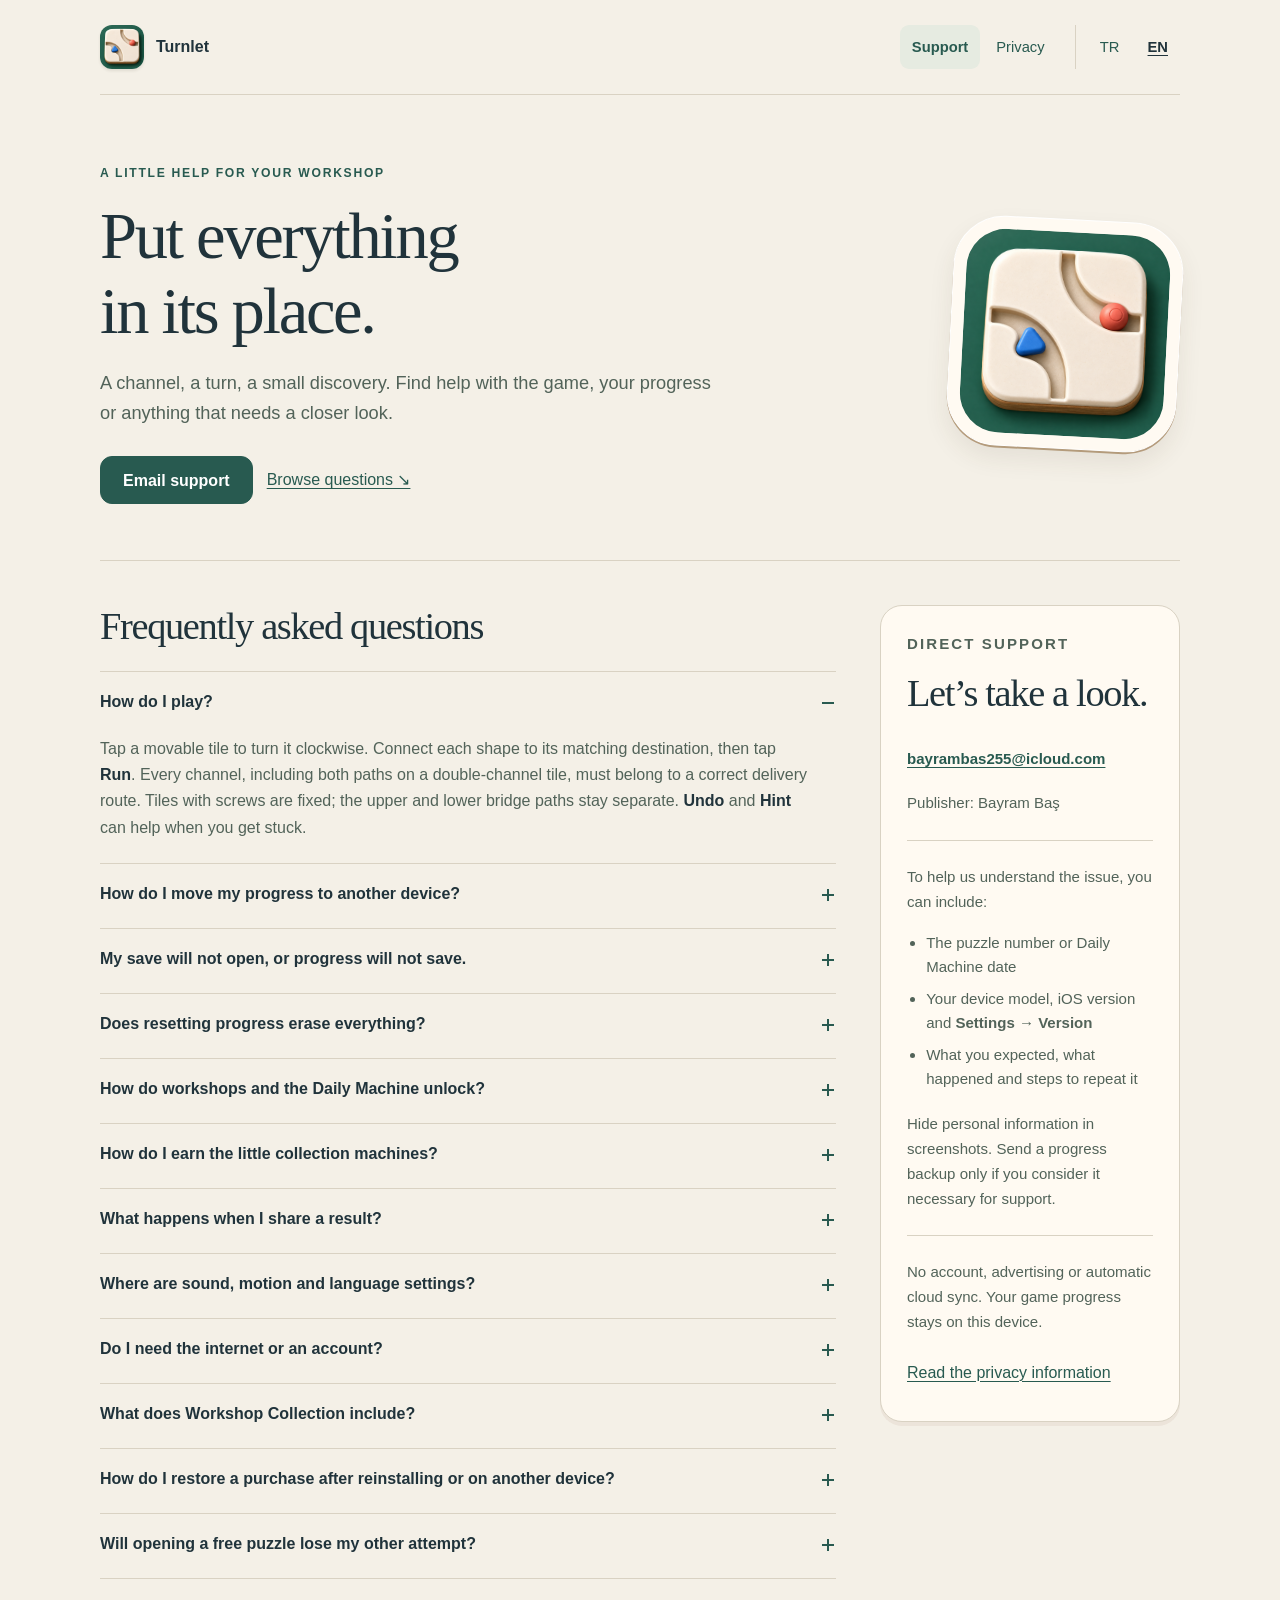
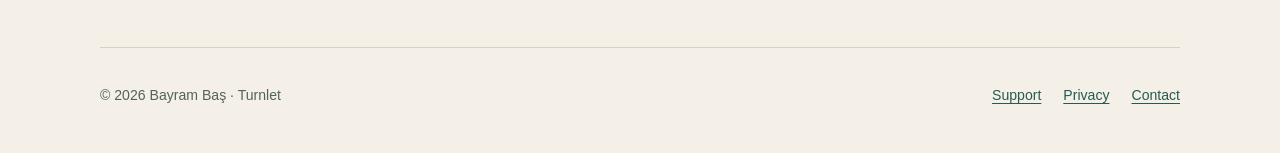
==== en/index.html @ 26f99006 "Publish Turnlet support and privacy pages" ====
<!doctype html>
<html lang="en">
<head>
  <meta charset="utf-8">
  <meta name="viewport" content="width=device-width, initial-scale=1">
  <meta name="description" content="Help with Turnlet, progress, backups and settings. Contact publisher Bayram Baş for support.">
  <meta name="theme-color" content="#f4f0e7">
  <meta name="referrer" content="no-referrer">
  <meta http-equiv="Content-Security-Policy" content="default-src 'none'; img-src 'self'; style-src 'self'; base-uri 'none'; form-action 'none'">
  <meta property="og:type" content="website">
  <meta property="og:title" content="Turnlet — Support">
  <meta property="og:description" content="Help with Turnlet, progress, backups and settings. Contact publisher Bayram Baş for support.">
  <meta property="og:locale" content="en_US">
  <title>Turnlet — Support</title>
  <link rel="icon" type="image/png" href="../assets/app-icon.png">
  <link rel="stylesheet" href="../styles.css">
  <link rel="alternate" hreflang="tr" href="../index.html">
  <link rel="alternate" hreflang="en" href="index.html">
</head>
<body>
  <a class="skip" href="#content">Skip to content</a>
  <header class="site-header wrap">
    <a class="brand" href="index.html"><img src="../assets/app-icon.png" width="44" height="44" alt=""><span>Turnlet</span></a>
    <div class="header-links"><nav class="page-nav" aria-label="Pages"><a href="index.html" aria-current="page">Support</a><a href="privacy.html">Privacy</a></nav><nav class="language-nav" aria-label="Language"><a href="../index.html" lang="tr" hreflang="tr" aria-label="Türkçe">TR</a><a href="index.html" lang="en" hreflang="en" aria-label="English" aria-current="true">EN</a></nav></div>
  </header>
  <main id="content" class="wrap">
    <section class="intro" aria-labelledby="page-title">
      <div><p class="eyebrow">A little help for your workshop</p><h1 id="page-title">Put everything<br>in its place.</h1><p class="lead">A channel, a turn, a small discovery. Find help with the game, your progress or anything that needs a closer look.</p><div class="actions"><a class="button" href="mailto:bayrambas255@icloud.com?subject=Turnlet%20%E2%80%94%20Support">Email support</a><a class="text-action" href="#questions">Browse questions <span aria-hidden="true">&nbsp;↘</span></a></div></div>
      <div class="intro-art" aria-hidden="true"><img src="../assets/app-icon.png" width="1024" height="1024" alt=""></div>
    </section>
    <div class="support-grid">
      <section id="questions" aria-labelledby="faq-title"><h2 id="faq-title">Frequently asked questions</h2><div class="faq-list">
        <details open><summary>How do I play?</summary><div class="answer"><p>Tap a movable tile to turn it clockwise. Connect each shape to its matching destination, then tap <strong>Run</strong>. Every channel, including both paths on a double-channel tile, must belong to a correct delivery route. Tiles with screws are fixed; the upper and lower bridge paths stay separate. <strong>Undo</strong> and <strong>Hint</strong> can help when you get stuck.</p></div></details>
        <details><summary>How do I move my progress to another device?</summary><div class="answer"><p>Save a JSON file using <strong>Settings → Progress & backup → Export backup</strong>. On your new device, choose <strong>Import backup</strong>, open the file and confirm. Importing replaces active progress with the selected backup; the previous save is preserved in a local recovery file. The game does not sync automatically between devices. Backups include saved attempts from other campaign puzzles but do not transfer purchase ownership. On the new device, also use <strong>Restore purchases</strong> with the Apple Account used to buy the collection.</p></div></details>
        <details><summary>My save will not open, or progress will not save.</summary><div class="answer"><p>Before deleting the app, use <strong>Export backup</strong> to keep a copy if possible. If a save error appears, choose <strong>Retry save</strong>. When a valid backup is available, Settings offers <strong>Restore previous valid save</strong>; this replaces newer progress with that earlier save. If the problem continues, email us with the message shown.</p></div></details>
        <details><summary>Does resetting progress erase everything?</summary><div class="answer"><p><strong>Settings → Reset progress</strong> starts puzzles and the collection over while keeping your preferences. The previous save remains in a local recovery file. Saved campaign attempts are reset too; your Apple purchase is not removed. This does not erase all data. See the <a href="privacy.html#deletion">privacy page</a> for details.</p></div></details>
        <details><summary>How do workshops and the Daily Machine unlock?</summary><div class="answer"><p>The first workshop’s 20 puzzles are free. Later workshops require completing 16 of the preceding workshop’s 20 puzzles and owning <strong>Workshop Collection</strong>. Purchasing does not complete puzzles. <strong>Daily Machine</strong> opens after puzzle 10: today’s machine is free, and all 60 distinct Daily Library puzzles are included in Workshop Collection. Puzzles repeat on a 60-day cycle using your device’s local date. A daily puzzle started for free today can still be finished after midnight on this device. There is no penalty for missing a day.</p></div></details>
        <details><summary>How do I earn the little collection machines?</summary><div class="answer"><p>Complete 10 and 20 different puzzles in each workshop to earn its two miniature machines. Replaying the same puzzle does not increase this count. These machines are keepsakes and do not give an advantage in puzzles.</p></div></details>
        <details><summary>What happens when I share a result?</summary><div class="answer"><p><strong>Share result</strong> on the Daily Machine result screen sends a short text containing the date and hint-use status to the iOS share menu. You choose the app or recipient. Nothing is posted automatically, and this is not an online leaderboard.</p></div></details>
        <details><summary>Where are sound, motion and language settings?</summary><div class="answer"><p><strong>Settings</strong> contains <strong>Sound effects</strong>, <strong>Music</strong> and <strong>Haptics</strong>. The game respects silent mode. Under <strong>Appearance & language</strong>, you can choose <strong>Reduce motion</strong>, <strong>Appearance</strong> and <strong>Language</strong>. Choose Türkçe, English or your system preference.</p></div></details>
        <details><summary>Do I need the internet or an account?</summary><div class="answer"><p>No game account is needed. Free puzzles and purchased content whose access has already been verified can be played offline. Buying Workshop Collection or restoring purchases requires a connection to Apple’s services. There are no ads, subscriptions or analytics SDK. Opening this website, sending email or exporting to an online service you choose may also require a connection.</p></div></details>
        <details><summary>What does Workshop Collection include?</summary><div class="answer"><p><strong>Workshop Collection</strong> is an optional one-time purchase that adds 100 puzzles across the remaining five workshops and all 60 distinct Daily Library puzzles. Apple’s localized price appears on the purchase screen. It is not a subscription. Hints, undo, accessibility and backups stay free; collection machines are earned through play.</p></div></details>
        <details><summary>How do I restore a purchase after reinstalling or on another device?</summary><div class="answer"><p>Use the Apple Account that made the purchase, then choose <strong>Settings → Workshop Collection → Restore purchases</strong>. Check your internet connection. This restores purchase access; import your JSON backup separately to move puzzle progress. A purchase awaiting approval does not unlock content until Apple approves it. If an error continues, send us the message shown, without card details or account passwords.</p><p>Apple evaluates refund requests. See <a href="https://support.apple.com/en-us/118223">Apple’s refund information</a>. A refunded purchase may remove access to paid content; puzzle saves are kept separately.</p></div></details>
        <details><summary>Will opening a free puzzle lose my other attempt?</summary><div class="answer"><p>When you switch campaign puzzles, the previous attempt is saved with its puzzle. It survives reopening the app and exporting/importing a backup. Select that puzzle again to continue; a paid puzzle still requires verified purchase access. If a save error appears, retry the save first.</p></div></details>
      </div></section>
      <aside class="contact-card" aria-labelledby="contact-title">
        <p class="eyebrow">Direct support</p><h2 id="contact-title">Let’s take a look.</h2>
        <a class="email" href="mailto:bayrambas255@icloud.com?subject=Turnlet%20%E2%80%94%20Support">bayrambas255@icloud.com</a><p>Publisher: Bayram Baş</p>
        <hr class="card-divider"><p>To help us understand the issue, you can include:</p><ul><li>The puzzle number or Daily Machine date</li><li>Your device model, iOS version and <strong>Settings → Version</strong></li><li>What you expected, what happened and steps to repeat it</li></ul><p>Hide personal information in screenshots. Send a progress backup only if you consider it necessary for support.</p>
        <hr class="card-divider"><p>No account, advertising or automatic cloud sync. Your game progress stays on this device.</p><a class="text-action" href="privacy.html">Read the privacy information</a>
      </aside>
    </div>
  </main>
  <footer class="site-footer wrap"><p>© 2026 Bayram Baş · Turnlet</p><nav aria-label="Footer"><a href="index.html">Support</a><a href="privacy.html">Privacy</a><a href="mailto:bayrambas255@icloud.com?subject=Turnlet%20%E2%80%94%20Support">Contact</a></nav></footer>
</body>
</html>
---- styles.css ----
:root {
  color-scheme: light;
  --paper: #f4f0e7;
  --ceramic: #fffaf2;
  --ink: #20333b;
  --muted: #526359;
  --forest: #285a50;
  --soft: #e6ebe1;
  --line: #d9d2c3;
  --wood: #bda383;
}
* { box-sizing: border-box; }
html { scroll-padding-top: 1.5rem; }
body { margin: 0; background: var(--paper); color: var(--ink); font: 1rem/1.65 -apple-system, BlinkMacSystemFont, "Segoe UI", sans-serif; overflow-wrap: anywhere; }
img { display: block; max-width: 100%; height: auto; }
a { color: var(--forest); text-underline-offset: .2em; text-decoration-thickness: .08em; overflow-wrap: anywhere; }
a:hover { text-decoration-thickness: .15em; }
a:focus-visible, summary:focus-visible { outline: 3px solid var(--forest); outline-offset: 5px; border-radius: 4px; }
p { margin: 0 0 1rem; }
p:last-child { margin-bottom: 0; }
h1, h2, h3 { font-family: Georgia, "Times New Roman", serif; font-weight: 400; letter-spacing: -.035em; line-height: 1.12; text-wrap: balance; }
h1 { font-size: clamp(2.5rem, 5.2vw, 4.4rem); margin: .55rem 0 1.25rem; }
h2 { font-size: clamp(1.8rem, 3vw, 2.4rem); margin: 0 0 1.4rem; }
h3 { font-size: 1.45rem; margin: 0 0 .8rem; }
.wrap { width: min(1080px, calc(100% - 64px)); margin-inline: auto; }
.skip { position: absolute; z-index: 10; top: .5rem; left: 1rem; padding: .65rem 1rem; background: var(--ceramic); transform: translateY(-180%); }
.skip:focus { transform: translateY(0); }
.site-header { display: flex; align-items: center; justify-content: space-between; gap: 1rem; padding-block: 25px; border-bottom: 1px solid var(--line); }
.brand { display: flex; align-items: center; gap: 12px; min-height: 44px; font-weight: 700; text-decoration: none; color: var(--ink); }
.brand img { width: 44px; height: 44px; border-radius: 12px; box-shadow: 0 2px 3px #38291519; }
.header-links, .page-nav, .language-nav { display: flex; align-items: center; flex-wrap: wrap; gap: 4px; }
.header-links { gap: 18px; }
.page-nav a, .language-nav a { display: inline-flex; min-height: 44px; min-width: 44px; align-items: center; justify-content: center; padding: 8px 12px; border-radius: 9px; text-decoration: none; font-size: .92rem; }
.page-nav a[aria-current="page"] { background: var(--soft); font-weight: 650; }
.language-nav { border-left: 1px solid var(--line); padding-left: 12px; }
.language-nav a[aria-current="true"] { color: var(--ink); font-weight: 750; text-decoration: underline; }
.intro { display: grid; grid-template-columns: minmax(0, 1fr) 230px; align-items: center; gap: 50px; padding: 68px 0 56px; }
.eyebrow { color: var(--forest); font-size: .76rem; letter-spacing: .14em; text-transform: uppercase; font-weight: 750; }
.lead { max-width: 620px; color: var(--muted); font-size: 1.14rem; line-height: 1.65; }
.intro-art { transform: rotate(3deg); padding: 12px; background: var(--ceramic); border: 1px solid #fff; border-radius: 51px; box-shadow: 0 12px 25px #4b361e16, 0 2px 0 var(--wood); }
.intro-art img { border-radius: 40px; }
.actions { display: flex; flex-wrap: wrap; align-items: center; gap: 14px; margin-top: 1.75rem; }
.button { display: inline-flex; justify-content: center; align-items: center; min-height: 48px; padding: 11px 22px; background: var(--forest); color: white; border: 1px solid var(--forest); border-radius: 12px; text-decoration: none; font-weight: 650; line-height: 1.45; }
.button:hover { background: #1d453d; }
.text-action { min-height: 44px; display: inline-flex; align-items: center; padding: 8px 0; }
.support-grid { display: grid; grid-template-columns: minmax(0, 1fr) 300px; gap: 44px; padding: 44px 0 68px; border-top: 1px solid var(--line); align-items: start; }
.faq-list { border-top: 1px solid var(--line); }
details { border-bottom: 1px solid var(--line); }
summary { cursor: pointer; position: relative; display: block; list-style: none; min-height: 64px; padding: 18px 34px 18px 0; font-weight: 650; line-height: 1.5; }
summary::-webkit-details-marker { display: none; }
summary::after { content: ""; position: absolute; right: 2px; top: 25px; width: 12px; height: 12px; background: linear-gradient(var(--forest), var(--forest)) center / 12px 2px no-repeat, linear-gradient(var(--forest), var(--forest)) center / 2px 12px no-repeat; }
details[open] summary::after { background: linear-gradient(var(--forest), var(--forest)) center / 12px 2px no-repeat; }
.answer { padding: 0 25px 22px 0; color: var(--muted); }
.answer strong { color: var(--ink); font-weight: 650; }
.contact-card { padding: 26px; background: var(--ceramic); border: 1px solid var(--line); border-radius: 22px; box-shadow: 0 4px 0 #d6c8b94d; }
.contact-card .eyebrow { margin-bottom: 15px; }
.contact-card p { color: var(--muted); font-size: .94rem; }
.email { display: inline-flex; min-height: 44px; align-items: center; font-size: .94rem; font-weight: 650; margin-bottom: .6rem; word-break: break-word; }
.contact-card ul { color: var(--muted); font-size: .94rem; margin: .5rem 0 1.25rem; padding-left: 1.2rem; }
.contact-card li { margin-bottom: .4rem; }
.card-divider { border: 0; border-top: 1px solid var(--line); margin: 24px 0; }
.privacy-intro { padding: 64px 0 36px; max-width: 770px; }
.privacy-intro h1 { font-size: clamp(2.5rem, 5vw, 4rem); }
.updated { font-size: .88rem; color: var(--muted); }
.privacy-layout { display: grid; grid-template-columns: 230px minmax(0, 1fr); gap: 56px; padding: 16px 0 72px; align-items: start; }
.contents { position: sticky; top: 24px; }
.contents p { margin-bottom: .8rem; }
.contents a { display: flex; align-items: center; min-height: 44px; padding: 8px 0; text-decoration: none; font-size: .94rem; }
.contents a:hover { text-decoration: underline; }
.policy { background: var(--ceramic); border: 1px solid var(--line); border-radius: 24px; padding: 36px; }
.policy section + section { padding-top: 27px; margin-top: 27px; border-top: 1px solid var(--line); }
.policy h2 { font-size: 1.65rem; margin-bottom: 1rem; }
.policy p { color: var(--muted); }
.policy strong { color: var(--ink); font-weight: 650; }
.notice { border-left: 3px solid var(--forest); padding-left: 16px; }
.site-footer { border-top: 1px solid var(--line); padding: 25px 0 36px; display: flex; justify-content: space-between; align-items: center; gap: 16px; color: var(--muted); font-size: .88rem; }
.site-footer p { margin: 0; }
.site-footer nav { display: flex; flex-wrap: wrap; gap: 8px 22px; }
.site-footer a { display: inline-flex; align-items: center; min-height: 44px; }
@media (max-width: 820px) {
  .wrap { width: calc(100% - 40px); }
  .intro { grid-template-columns: minmax(0, 1fr) 168px; gap: 28px; padding: 48px 0 44px; }
  .intro-art { border-radius: 38px; padding: 9px; }
  .intro-art img { border-radius: 30px; }
  .support-grid { grid-template-columns: minmax(0, 1fr); gap: 36px; }
  .contact-card { max-width: 580px; }
  .privacy-layout { grid-template-columns: minmax(0, 1fr); gap: 28px; }
  .contents { position: static; border-bottom: 1px solid var(--line); padding-bottom: 22px; }
  .contents nav { display: grid; grid-template-columns: 1fr 1fr; gap: 0 20px; }
  .policy { padding: 28px; }
}
@media (max-width: 560px) {
  .site-header { align-items: flex-start; flex-direction: column; gap: 12px; padding-block: 18px; }
  .header-links { width: 100%; justify-content: space-between; gap: 8px; }
  .page-nav a, .language-nav a { padding-inline: 10px; }
  .language-nav { padding-left: 8px; }
  .intro { position: relative; grid-template-columns: minmax(0, 1fr); gap: 0; padding-top: 34px; }
  .intro-art { width: 94px; position: absolute; right: 3px; top: 27px; border-radius: 24px; padding: 5px; }
  .intro-art img { border-radius: 19px; }
  .intro .eyebrow { margin-bottom: 2rem; max-width: calc(100% - 108px); min-height: 68px; display: flex; align-items: center; }
  .intro h1 { font-size: 2.6rem; }
  .lead { font-size: 1.06rem; }
  .support-grid { padding-top: 32px; padding-bottom: 44px; }
  .contact-card { padding: 24px; }
  .privacy-intro { padding-top: 35px; }
  .policy { padding: 24px 20px; }
  .contents nav { grid-template-columns: 1fr; }
  .site-footer { align-items: flex-start; flex-direction: column; gap: 6px; }
}
@media print {
  body { background: white; }
  .skip, .intro-art, .header-links, .actions, .contents { display: none; }
  .wrap { width: 100%; }
  .intro, .support-grid, .privacy-layout { display: block; padding: 24px 0; }
  .policy, .contact-card { box-shadow: none; border: 0; padding: 0; }
  .contact-card { margin-top: 32px; }
  details { break-inside: avoid; }
  details:not([open]) > .answer { display: block; }
  a { color: inherit; }
}
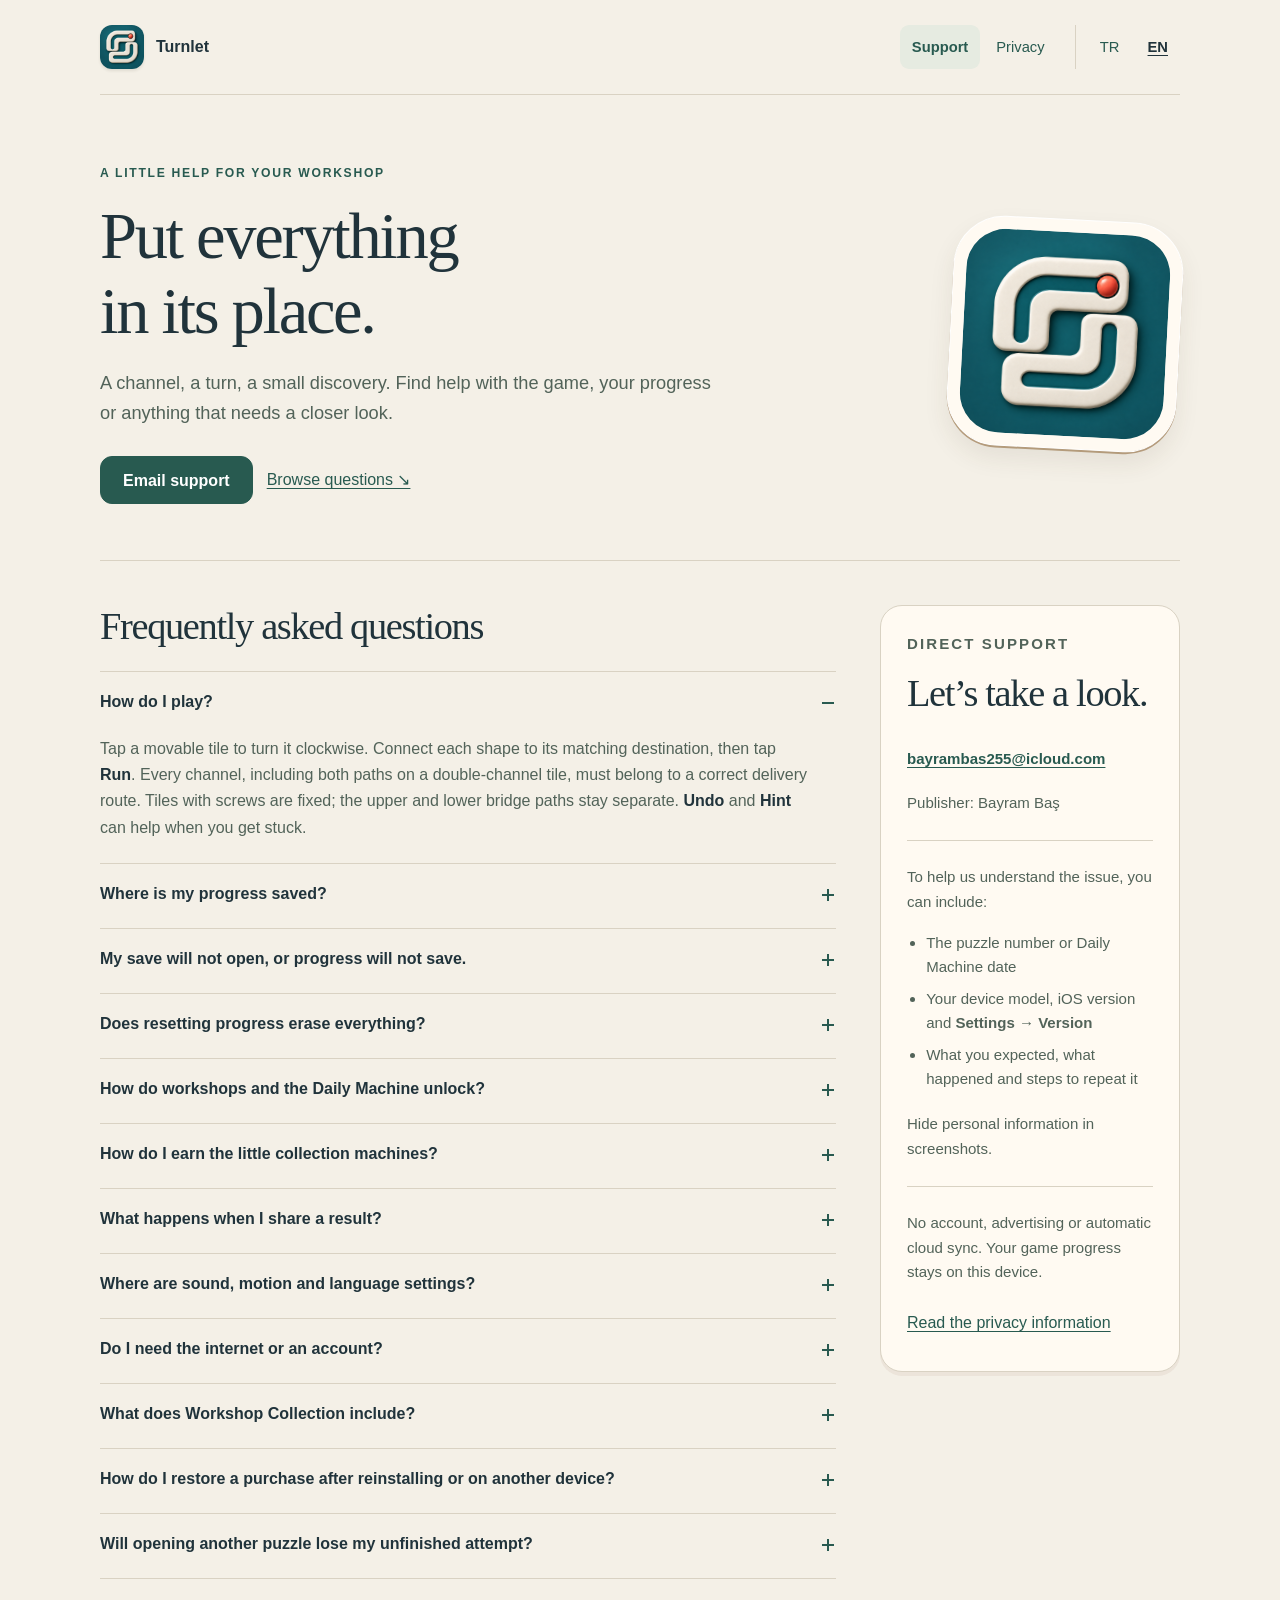
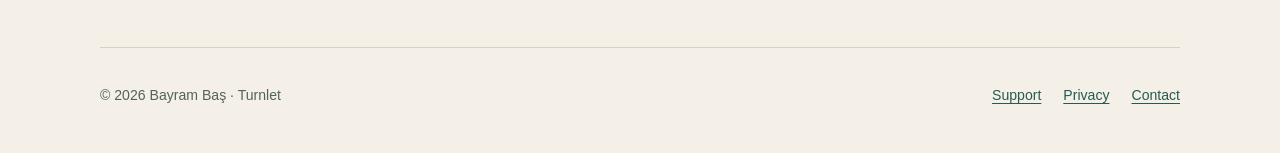
==== commit 3635ab01: "Update privacy and support for current Turnlet release" ====
--- a/en/index.html
+++ b/en/index.html
@@ -3,13 +3,13 @@
 <head>
   <meta charset="utf-8">
   <meta name="viewport" content="width=device-width, initial-scale=1">
-  <meta name="description" content="Help with Turnlet, progress, backups and settings. Contact publisher Bayram Baş for support.">
+  <meta name="description" content="Help with Turnlet, automatic saves and settings. Contact publisher Bayram Baş for support.">
   <meta name="theme-color" content="#f4f0e7">
   <meta name="referrer" content="no-referrer">
   <meta http-equiv="Content-Security-Policy" content="default-src 'none'; img-src 'self'; style-src 'self'; base-uri 'none'; form-action 'none'">
   <meta property="og:type" content="website">
   <meta property="og:title" content="Turnlet — Support">
-  <meta property="og:description" content="Help with Turnlet, progress, backups and settings. Contact publisher Bayram Baş for support.">
+  <meta property="og:description" content="Help with Turnlet, automatic saves and settings. Contact publisher Bayram Baş for support.">
   <meta property="og:locale" content="en_US">
   <title>Turnlet — Support</title>
   <link rel="icon" type="image/png" href="../assets/app-icon.png">
@@ -31,22 +31,22 @@
     <div class="support-grid">
       <section id="questions" aria-labelledby="faq-title"><h2 id="faq-title">Frequently asked questions</h2><div class="faq-list">
         <details open><summary>How do I play?</summary><div class="answer"><p>Tap a movable tile to turn it clockwise. Connect each shape to its matching destination, then tap <strong>Run</strong>. Every channel, including both paths on a double-channel tile, must belong to a correct delivery route. Tiles with screws are fixed; the upper and lower bridge paths stay separate. <strong>Undo</strong> and <strong>Hint</strong> can help when you get stuck.</p></div></details>
-        <details><summary>How do I move my progress to another device?</summary><div class="answer"><p>Save a JSON file using <strong>Settings → Progress & backup → Export backup</strong>. On your new device, choose <strong>Import backup</strong>, open the file and confirm. Importing replaces active progress with the selected backup; the previous save is preserved in a local recovery file. The game does not sync automatically between devices. Backups include saved attempts from other campaign puzzles but do not transfer purchase ownership. On the new device, also use <strong>Restore purchases</strong> with the Apple Account used to buy the collection.</p></div></details>
-        <details><summary>My save will not open, or progress will not save.</summary><div class="answer"><p>Before deleting the app, use <strong>Export backup</strong> to keep a copy if possible. If a save error appears, choose <strong>Retry save</strong>. When a valid backup is available, Settings offers <strong>Restore previous valid save</strong>; this replaces newer progress with that earlier save. If the problem continues, email us with the message shown.</p></div></details>
-        <details><summary>Does resetting progress erase everything?</summary><div class="answer"><p><strong>Settings → Reset progress</strong> starts puzzles and the collection over while keeping your preferences. The previous save remains in a local recovery file. Saved campaign attempts are reset too; your Apple purchase is not removed. This does not erase all data. See the <a href="privacy.html#deletion">privacy page</a> for details.</p></div></details>
-        <details><summary>How do workshops and the Daily Machine unlock?</summary><div class="answer"><p>The first workshop’s 20 puzzles are free. Later workshops require completing 16 of the preceding workshop’s 20 puzzles and owning <strong>Workshop Collection</strong>. Purchasing does not complete puzzles. <strong>Daily Machine</strong> opens after puzzle 10: today’s machine is free, and all 60 distinct Daily Library puzzles are included in Workshop Collection. Puzzles repeat on a 60-day cycle using your device’s local date. A daily puzzle started for free today can still be finished after midnight on this device. There is no penalty for missing a day.</p></div></details>
+        <details><summary>Where is my progress saved?</summary><div class="answer"><p>Progress and preferences save automatically on the device you play on. The game has no cross-device sync or file transfer option for progress. Operating-system device backups depend on your own settings. On another device, use <strong>Restore purchases</strong> with the Apple Account used to buy the collection; this restores content access, but does not transfer puzzle progress.</p></div></details>
+        <details><summary>My save will not open, or progress will not save.</summary><div class="answer"><p>If a save error appears, choose <strong>Retry save</strong> and keep the app open until saving succeeds. If a save cannot be read or is only partially recovered, a recovery option is offered when a valid previous save is available. Restoring replaces current progress with that earlier save. Keep the app and its data until the problem is resolved. If it continues, email us with the message shown.</p></div></details>
+        <details><summary>Does resetting progress erase everything?</summary><div class="answer"><p><strong>Settings → Reset progress</strong> starts campaign and daily progress, saved attempts and earned collection machines over. Sound, music, haptics, reduced-motion and language preferences are kept; appearance returns to System. The previous save remains in a local recovery file, and your Apple purchase is not removed. This does not erase all data. See the <a href="privacy.html#deletion">privacy page</a> for details.</p></div></details>
+        <details><summary>How do workshops and the Daily Machine unlock?</summary><div class="answer"><p>The first workshop’s 20 puzzles are free. Later workshops require completing 16 of the preceding workshop’s 20 puzzles and owning <strong>Workshop Collection</strong>. Purchasing does not skip this progress requirement or complete puzzles.</p><p><strong>Daily Machine</strong> opens after completing puzzle 10. Today’s machine is free; the 60 distinct machines appear one a day using your device’s local date. A full cycle lets you see them all for free. Workshop Collection gives access to all 60 Daily Library machines without waiting for their day and lets you replay previous days. There is no penalty for missing a day.</p><p>If you do not own Workshop Collection and have finished all 20 free puzzles, Home’s main button takes you to today’s free machine if you have not completed it yet.</p></div></details>
         <details><summary>How do I earn the little collection machines?</summary><div class="answer"><p>Complete 10 and 20 different puzzles in each workshop to earn its two miniature machines. Replaying the same puzzle does not increase this count. These machines are keepsakes and do not give an advantage in puzzles.</p></div></details>
         <details><summary>What happens when I share a result?</summary><div class="answer"><p><strong>Share result</strong> on the Daily Machine result screen sends a short text containing the date and hint-use status to the iOS share menu. You choose the app or recipient. Nothing is posted automatically, and this is not an online leaderboard.</p></div></details>
-        <details><summary>Where are sound, motion and language settings?</summary><div class="answer"><p><strong>Settings</strong> contains <strong>Sound effects</strong>, <strong>Music</strong> and <strong>Haptics</strong>. The game respects silent mode. Under <strong>Appearance & language</strong>, you can choose <strong>Reduce motion</strong>, <strong>Appearance</strong> and <strong>Language</strong>. Choose Türkçe, English or your system preference.</p></div></details>
-        <details><summary>Do I need the internet or an account?</summary><div class="answer"><p>No game account is needed. Free puzzles and purchased content whose access has already been verified can be played offline. Buying Workshop Collection or restoring purchases requires a connection to Apple’s services. There are no ads, subscriptions or analytics SDK. Opening this website, sending email or exporting to an online service you choose may also require a connection.</p></div></details>
-        <details><summary>What does Workshop Collection include?</summary><div class="answer"><p><strong>Workshop Collection</strong> is an optional one-time purchase that adds 100 puzzles across the remaining five workshops and all 60 distinct Daily Library puzzles. Apple’s localized price appears on the purchase screen. It is not a subscription. Hints, undo, accessibility and backups stay free; collection machines are earned through play.</p></div></details>
-        <details><summary>How do I restore a purchase after reinstalling or on another device?</summary><div class="answer"><p>Use the Apple Account that made the purchase, then choose <strong>Settings → Workshop Collection → Restore purchases</strong>. Check your internet connection. This restores purchase access; import your JSON backup separately to move puzzle progress. A purchase awaiting approval does not unlock content until Apple approves it. If an error continues, send us the message shown, without card details or account passwords.</p><p>Apple evaluates refund requests. See <a href="https://support.apple.com/en-us/118223">Apple’s refund information</a>. A refunded purchase may remove access to paid content; puzzle saves are kept separately.</p></div></details>
-        <details><summary>Will opening a free puzzle lose my other attempt?</summary><div class="answer"><p>When you switch campaign puzzles, the previous attempt is saved with its puzzle. It survives reopening the app and exporting/importing a backup. Select that puzzle again to continue; a paid puzzle still requires verified purchase access. If a save error appears, retry the save first.</p></div></details>
+        <details><summary>Where are sound, motion and language settings?</summary><div class="answer"><p><strong>Settings</strong> contains <strong>Sound effects</strong>, <strong>Music</strong> and <strong>Haptics</strong>. The game respects silent mode. The same page also offers <strong>Reduce motion</strong>, <strong>Appearance</strong> and <strong>Language</strong>. Choose Türkçe, English or your system preference.</p></div></details>
+        <details><summary>Do I need the internet or an account?</summary><div class="answer"><p>No game account is needed. Free puzzles and purchased content whose access has already been verified can be played offline. Buying Workshop Collection or restoring purchases requires a connection to Apple’s services. There are no ads, subscriptions or analytics SDK. Opening this website, sending email or sharing a result through an online service may also require a connection.</p></div></details>
+        <details><summary>What does Workshop Collection include?</summary><div class="answer"><p><strong>Workshop Collection</strong> is an optional one-time purchase that provides access to 100 additional puzzles across the remaining five workshops and all 60 Daily Library machines without the daily wait. The 16-of-20 progress requirement still applies to workshops, and daily play still requires completing puzzle 10. Apple’s localized price appears on the purchase screen. It is not a subscription. Hints, undo and accessibility stay free; collection machines are earned through play.</p></div></details>
+        <details><summary>How do I restore a purchase after reinstalling or on another device?</summary><div class="answer"><p>Use the Apple Account that made the purchase, then choose <strong>Settings → Workshop Collection → Restore purchases</strong>. Check your internet connection. This restores purchase access. Puzzle progress stays on the device you play on and does not transfer through purchase restoration. A purchase awaiting approval does not unlock content until Apple approves it. The game remembers a pending request after reopening; use the purchase screen’s explicit option to send the request again if needed. If an error continues, send us the message shown, without card details or account passwords.</p><p>Apple evaluates refund requests. See <a href="https://support.apple.com/en-us/118223">Apple’s refund information</a>. A refunded purchase may remove access to paid content; puzzle saves are kept separately.</p></div></details>
+        <details><summary>Will opening another puzzle lose my unfinished attempt?</summary><div class="answer"><p>When you switch campaign puzzles, the previous attempt is saved with its puzzle and survives reopening the app. Select that puzzle again to continue; a paid puzzle still requires verified purchase access.</p><p>Unfinished daily machines you started for free can be continued after the date changes while their saves remain on this device. The Daily Machine screen shows earlier unfinished attempts. Up to 60 unfinished daily attempts are kept alongside your open daily machine; when full, an older attempt makes room for a new one. Replaying a completed past day requires Daily Library access. If a save error appears, retry the save first.</p></div></details>
       </div></section>
       <aside class="contact-card" aria-labelledby="contact-title">
         <p class="eyebrow">Direct support</p><h2 id="contact-title">Let’s take a look.</h2>
         <a class="email" href="mailto:bayrambas255@icloud.com?subject=Turnlet%20%E2%80%94%20Support">bayrambas255@icloud.com</a><p>Publisher: Bayram Baş</p>
-        <hr class="card-divider"><p>To help us understand the issue, you can include:</p><ul><li>The puzzle number or Daily Machine date</li><li>Your device model, iOS version and <strong>Settings → Version</strong></li><li>What you expected, what happened and steps to repeat it</li></ul><p>Hide personal information in screenshots. Send a progress backup only if you consider it necessary for support.</p>
+        <hr class="card-divider"><p>To help us understand the issue, you can include:</p><ul><li>The puzzle number or Daily Machine date</li><li>Your device model, iOS version and <strong>Settings → Version</strong></li><li>What you expected, what happened and steps to repeat it</li></ul><p>Hide personal information in screenshots.</p>
         <hr class="card-divider"><p>No account, advertising or automatic cloud sync. Your game progress stays on this device.</p><a class="text-action" href="privacy.html">Read the privacy information</a>
       </aside>
     </div>
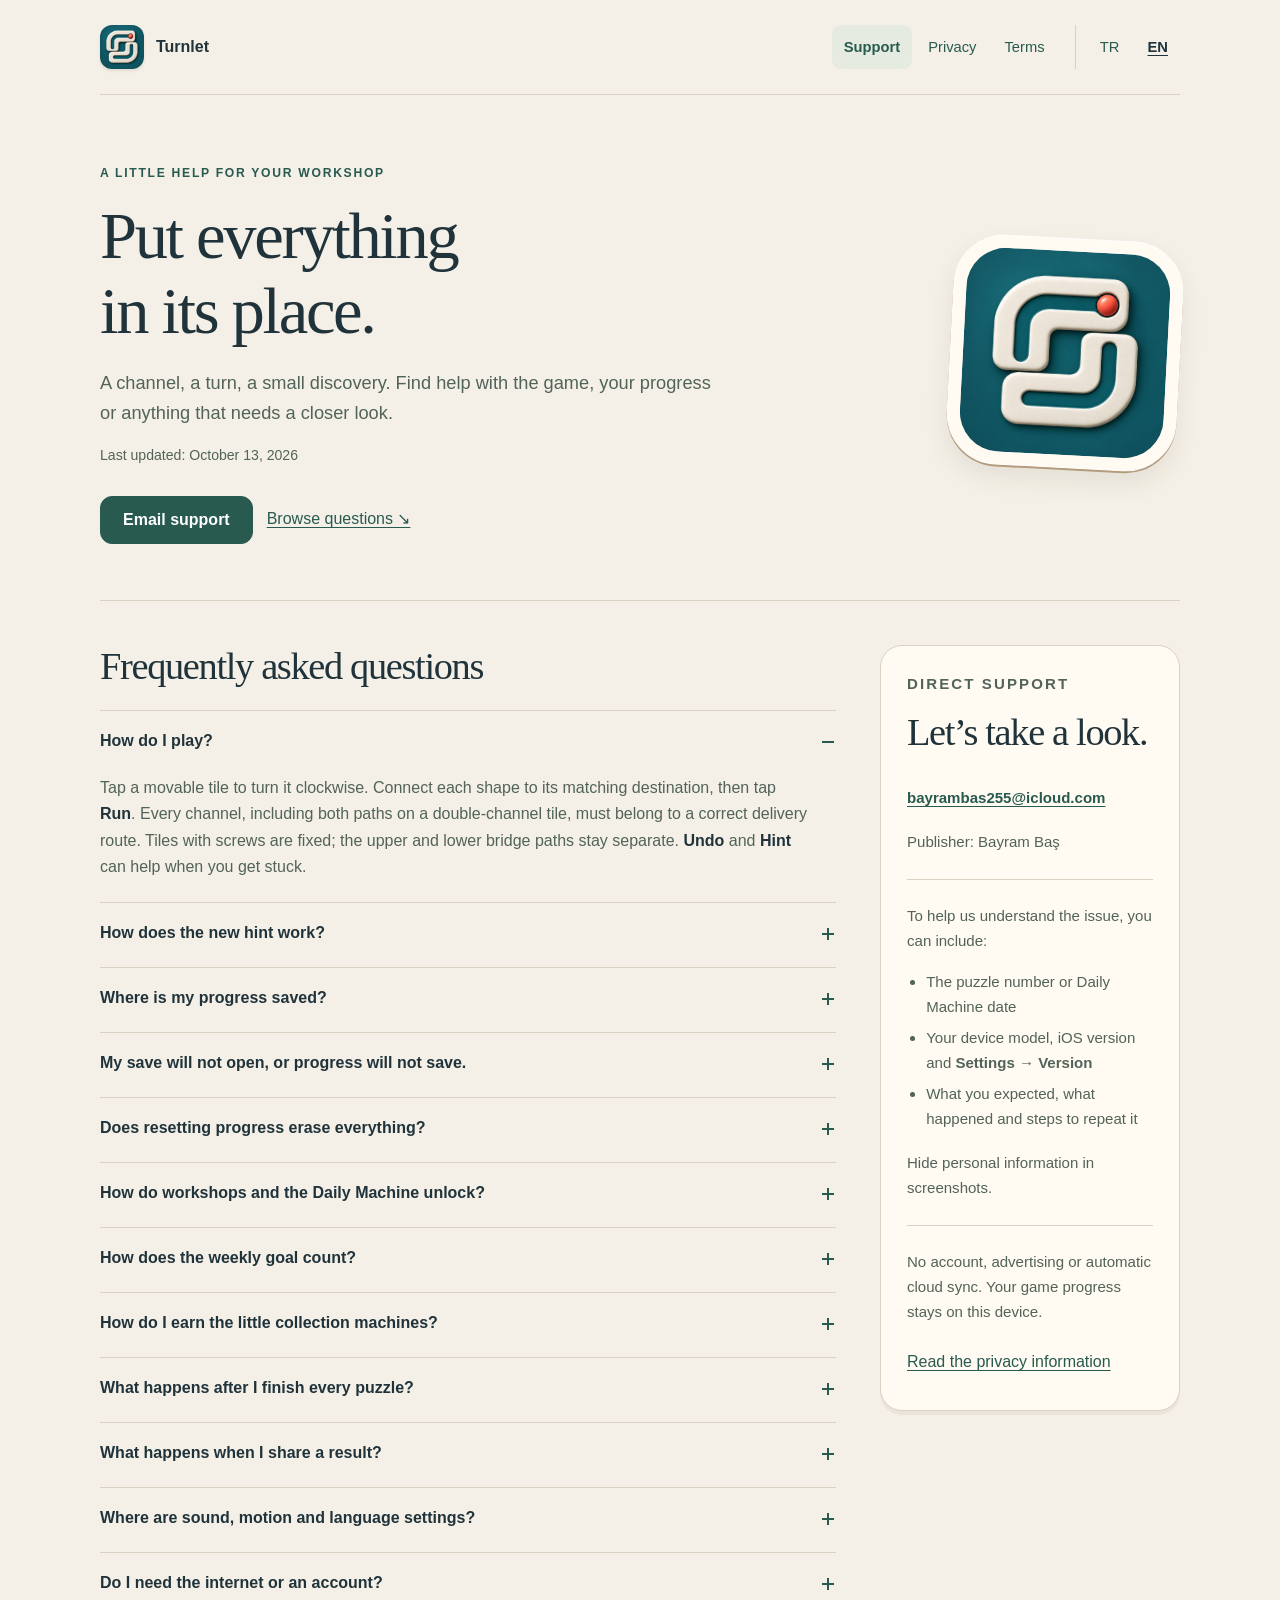
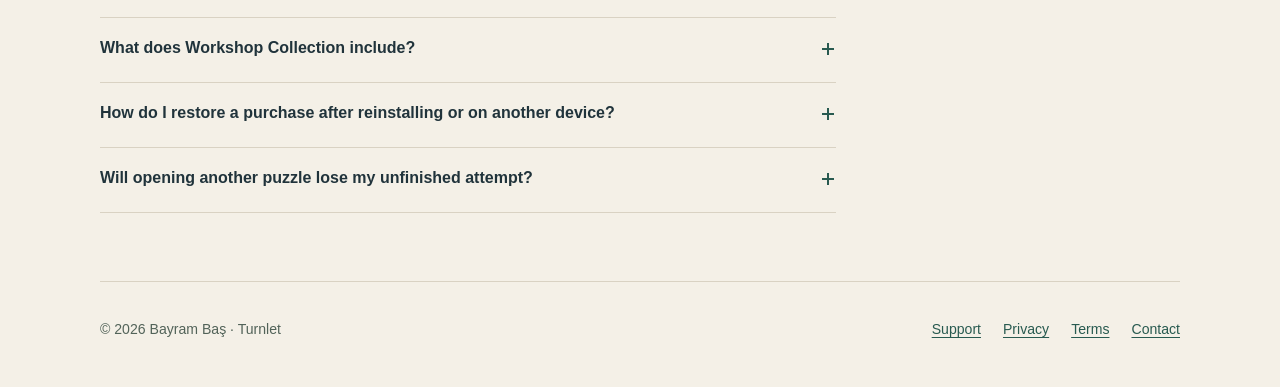
==== commit e39a4db6: "Update Turnlet 1.1 support and privacy; add bilingual user terms" ====
--- a/en/index.html
+++ b/en/index.html
@@ -21,26 +21,29 @@
   <a class="skip" href="#content">Skip to content</a>
   <header class="site-header wrap">
     <a class="brand" href="index.html"><img src="../assets/app-icon.png" width="44" height="44" alt=""><span>Turnlet</span></a>
-    <div class="header-links"><nav class="page-nav" aria-label="Pages"><a href="index.html" aria-current="page">Support</a><a href="privacy.html">Privacy</a></nav><nav class="language-nav" aria-label="Language"><a href="../index.html" lang="tr" hreflang="tr" aria-label="Türkçe">TR</a><a href="index.html" lang="en" hreflang="en" aria-label="English" aria-current="true">EN</a></nav></div>
+    <div class="header-links"><nav class="page-nav" aria-label="Pages"><a href="index.html" aria-current="page">Support</a><a href="privacy.html">Privacy</a><a href="terms.html">Terms</a></nav><nav class="language-nav" aria-label="Language"><a href="../index.html" lang="tr" hreflang="tr" aria-label="Türkçe">TR</a><a href="index.html" lang="en" hreflang="en" aria-label="English" aria-current="true">EN</a></nav></div>
   </header>
   <main id="content" class="wrap">
     <section class="intro" aria-labelledby="page-title">
-      <div><p class="eyebrow">A little help for your workshop</p><h1 id="page-title">Put everything<br>in its place.</h1><p class="lead">A channel, a turn, a small discovery. Find help with the game, your progress or anything that needs a closer look.</p><div class="actions"><a class="button" href="mailto:bayrambas255@icloud.com?subject=Turnlet%20%E2%80%94%20Support">Email support</a><a class="text-action" href="#questions">Browse questions <span aria-hidden="true">&nbsp;↘</span></a></div></div>
+      <div><p class="eyebrow">A little help for your workshop</p><h1 id="page-title">Put everything<br>in its place.</h1><p class="lead">A channel, a turn, a small discovery. Find help with the game, your progress or anything that needs a closer look.</p><p class="updated">Last updated: October 13, 2026</p><div class="actions"><a class="button" href="mailto:bayrambas255@icloud.com?subject=Turnlet%20%E2%80%94%20Support">Email support</a><a class="text-action" href="#questions">Browse questions <span aria-hidden="true">&nbsp;↘</span></a></div></div>
       <div class="intro-art" aria-hidden="true"><img src="../assets/app-icon.png" width="1024" height="1024" alt=""></div>
     </section>
     <div class="support-grid">
       <section id="questions" aria-labelledby="faq-title"><h2 id="faq-title">Frequently asked questions</h2><div class="faq-list">
         <details open><summary>How do I play?</summary><div class="answer"><p>Tap a movable tile to turn it clockwise. Connect each shape to its matching destination, then tap <strong>Run</strong>. Every channel, including both paths on a double-channel tile, must belong to a correct delivery route. Tiles with screws are fixed; the upper and lower bridge paths stay separate. <strong>Undo</strong> and <strong>Hint</strong> can help when you get stuck.</p></div></details>
+        <details><summary>How does the new hint work?</summary><div class="answer"><p>Tap <strong>Hint</strong> to show a tile that needs changing and its target orientation directly on the board. Turn the marked tile yourself or use <strong>Apply</strong> to set its target orientation. Apply counts as one turn and can be undone. Dismissing the hint or undoing the turn does not remove the record of hint use for this attempt. Requesting a hint on a correctly arranged board does not count as assistance; tap <strong>Run</strong> to check the result.</p><p><strong>Menu → Restart</strong> resets only this attempt’s layout, turns and hint use; completed puzzles are kept.</p></div></details>
         <details><summary>Where is my progress saved?</summary><div class="answer"><p>Progress and preferences save automatically on the device you play on. The game has no cross-device sync or file transfer option for progress. Operating-system device backups depend on your own settings. On another device, use <strong>Restore purchases</strong> with the Apple Account used to buy the collection; this restores content access, but does not transfer puzzle progress.</p></div></details>
         <details><summary>My save will not open, or progress will not save.</summary><div class="answer"><p>If a save error appears, choose <strong>Retry save</strong> and keep the app open until saving succeeds. If a save cannot be read or is only partially recovered, a recovery option is offered when a valid previous save is available. Restoring replaces current progress with that earlier save. Keep the app and its data until the problem is resolved. If it continues, email us with the message shown.</p></div></details>
         <details><summary>Does resetting progress erase everything?</summary><div class="answer"><p><strong>Settings → Reset progress</strong> starts campaign and daily progress, saved attempts and earned collection machines over. Sound, music, haptics, reduced-motion and language preferences are kept; appearance returns to System. The previous save remains in a local recovery file, and your Apple purchase is not removed. This does not erase all data. See the <a href="privacy.html#deletion">privacy page</a> for details.</p></div></details>
-        <details><summary>How do workshops and the Daily Machine unlock?</summary><div class="answer"><p>The first workshop’s 20 puzzles are free. Later workshops require completing 16 of the preceding workshop’s 20 puzzles and owning <strong>Workshop Collection</strong>. Purchasing does not skip this progress requirement or complete puzzles.</p><p><strong>Daily Machine</strong> opens after completing puzzle 10. Today’s machine is free; the 60 distinct machines appear one a day using your device’s local date. A full cycle lets you see them all for free. Workshop Collection gives access to all 60 Daily Library machines without waiting for their day and lets you replay previous days. There is no penalty for missing a day.</p><p>If you do not own Workshop Collection and have finished all 20 free puzzles, Home’s main button takes you to today’s free machine if you have not completed it yet.</p></div></details>
-        <details><summary>How do I earn the little collection machines?</summary><div class="answer"><p>Complete 10 and 20 different puzzles in each workshop to earn its two miniature machines. Replaying the same puzzle does not increase this count. These machines are keepsakes and do not give an advantage in puzzles.</p></div></details>
-        <details><summary>What happens when I share a result?</summary><div class="answer"><p><strong>Share result</strong> on the Daily Machine result screen sends a short text containing the date and hint-use status to the iOS share menu. You choose the app or recipient. Nothing is posted automatically, and this is not an online leaderboard.</p></div></details>
-        <details><summary>Where are sound, motion and language settings?</summary><div class="answer"><p><strong>Settings</strong> contains <strong>Sound effects</strong>, <strong>Music</strong> and <strong>Haptics</strong>. The game respects silent mode. The same page also offers <strong>Reduce motion</strong>, <strong>Appearance</strong> and <strong>Language</strong>. Choose Türkçe, English or your system preference.</p></div></details>
+        <details><summary>How do workshops and the Daily Machine unlock?</summary><div class="answer"><p>The first workshop’s 20 puzzles are free. Later workshops require completing 16 of the preceding workshop’s 20 puzzles and owning <strong>Workshop Collection</strong>. Purchasing does not skip this progress requirement or complete puzzles.</p><p><strong>Daily Machine</strong> opens after completing puzzle 10. Today’s machine is free; the 60 distinct machines appear one a day using your device’s local date. A full cycle lets you see them all for free. Workshop Collection gives access to all 60 Daily Library machines without waiting for their day and lets you replay previous days. There is no penalty for missing a day.</p><p>If you do not own Workshop Collection and have finished all 20 free puzzles, Home’s main button first offers today’s unfinished free machine, then your most recent unfinished machine from an earlier day, if available. Once none remain, <strong>Unlock Collection</strong> opens the purchase screen.</p></div></details>
+        <details><summary>How does the weekly goal count?</summary><div class="answer"><p>The goal is to complete three different daily machines dated within the Monday–Sunday week, using your device’s local date. The machine’s date determines its week, so completing a machine from last week today does not add it to this week. Replaying the same dated machine does not increase the count. There is no streak requirement or penalty for missing a day. The goal grants no extra content access or separate reward.</p></div></details>
+        <details><summary>How do I earn the little collection machines?</summary><div class="answer"><p>Complete 10 and 20 different puzzles in each workshop to earn its two miniature machines, for a total of 12 across six workshops. Replaying the same puzzle does not increase this count. Open <strong>My Machines</strong> on Home to see what you have earned. These machines are keepsakes, give no puzzle advantage and are not awarded by purchasing the collection.</p></div></details>
+        <details><summary>What happens after I finish every puzzle?</summary><div class="answer"><p>The campaign finale appears when you have completed all 120 different workshop puzzles. <strong>My Machines</strong> opens your 12 earned machines; <strong>Continue</strong> returns to the completed puzzle’s result. Daily Machine and replaying puzzles you can access remain available. With Reduce motion or VoiceOver enabled, the finale shows its finished picture.</p></div></details>
+        <details><summary>What happens when I share a result?</summary><div class="answer"><p>After completing a daily machine, <strong>Menu → Share result</strong> sends a short text containing its date, completion and hint-use status to the iOS share menu. You choose the app or recipient. Nothing is posted automatically, and this is not an online leaderboard.</p></div></details>
+        <details><summary>Where are sound, motion and language settings?</summary><div class="answer"><p><strong>Settings</strong> contains <strong>Sound effects</strong>, <strong>Music</strong> and <strong>Haptics</strong>. The game respects silent mode. The same page also offers <strong>Reduce motion</strong>, <strong>Appearance</strong> and <strong>Language</strong>. Choose from 17 languages or follow your system preference.</p></div></details>
         <details><summary>Do I need the internet or an account?</summary><div class="answer"><p>No game account is needed. Free puzzles and purchased content whose access has already been verified can be played offline. Buying Workshop Collection or restoring purchases requires a connection to Apple’s services. There are no ads, subscriptions or analytics SDK. Opening this website, sending email or sharing a result through an online service may also require a connection.</p></div></details>
-        <details><summary>What does Workshop Collection include?</summary><div class="answer"><p><strong>Workshop Collection</strong> is an optional one-time purchase that provides access to 100 additional puzzles across the remaining five workshops and all 60 Daily Library machines without the daily wait. The 16-of-20 progress requirement still applies to workshops, and daily play still requires completing puzzle 10. Apple’s localized price appears on the purchase screen. It is not a subscription. Hints, undo and accessibility stay free; collection machines are earned through play.</p></div></details>
-        <details><summary>How do I restore a purchase after reinstalling or on another device?</summary><div class="answer"><p>Use the Apple Account that made the purchase, then choose <strong>Settings → Workshop Collection → Restore purchases</strong>. Check your internet connection. This restores purchase access. Puzzle progress stays on the device you play on and does not transfer through purchase restoration. A purchase awaiting approval does not unlock content until Apple approves it. The game remembers a pending request after reopening; use the purchase screen’s explicit option to send the request again if needed. If an error continues, send us the message shown, without card details or account passwords.</p><p>Apple evaluates refund requests. See <a href="https://support.apple.com/en-us/118223">Apple’s refund information</a>. A refunded purchase may remove access to paid content; puzzle saves are kept separately.</p></div></details>
+        <details><summary>What does Workshop Collection include?</summary><div class="answer"><p><strong>Workshop Collection</strong> is an optional one-time purchase that provides access to 100 additional puzzles across the remaining five workshops and all 60 Daily Library machines without the daily wait. The 16-of-20 progress requirement still applies to workshops, and daily play still requires completing puzzle 10. Choose <strong>Settings → Explore the Collection</strong> to open the purchase screen and see Apple’s current localized price. Home’s <strong>Unlock Collection</strong> also opens this offer. It is not a subscription. Hints, undo and accessibility stay free; collection machines are earned through play.</p></div></details>
+        <details><summary>How do I restore a purchase after reinstalling or on another device?</summary><div class="answer"><p>Use the Apple Account that made the purchase, then choose <strong>Settings → Restore purchases</strong>. Check your internet connection. This restores purchase access. Puzzle progress stays on the device you play on and does not transfer through purchase restoration. A purchase awaiting approval does not unlock content until Apple approves it. The game remembers a pending request after reopening; use the purchase screen’s explicit option to send the request again if needed. If an error continues, send us the message shown, without card details or account passwords.</p><p>Apple evaluates refund requests. See <a href="https://support.apple.com/en-us/118223">Apple’s refund information</a>. A refunded purchase may remove access to paid content; puzzle saves are kept separately.</p></div></details>
         <details><summary>Will opening another puzzle lose my unfinished attempt?</summary><div class="answer"><p>When you switch campaign puzzles, the previous attempt is saved with its puzzle and survives reopening the app. Select that puzzle again to continue; a paid puzzle still requires verified purchase access.</p><p>Unfinished daily machines you started for free can be continued after the date changes while their saves remain on this device. The Daily Machine screen shows earlier unfinished attempts. Up to 60 unfinished daily attempts are kept alongside your open daily machine; when full, an older attempt makes room for a new one. Replaying a completed past day requires Daily Library access. If a save error appears, retry the save first.</p></div></details>
       </div></section>
       <aside class="contact-card" aria-labelledby="contact-title">
@@ -51,6 +54,6 @@
       </aside>
     </div>
   </main>
-  <footer class="site-footer wrap"><p>© 2026 Bayram Baş · Turnlet</p><nav aria-label="Footer"><a href="index.html">Support</a><a href="privacy.html">Privacy</a><a href="mailto:bayrambas255@icloud.com?subject=Turnlet%20%E2%80%94%20Support">Contact</a></nav></footer>
+  <footer class="site-footer wrap"><p>© 2026 Bayram Baş · Turnlet</p><nav aria-label="Footer"><a href="index.html">Support</a><a href="privacy.html">Privacy</a><a href="terms.html">Terms</a><a href="mailto:bayrambas255@icloud.com?subject=Turnlet%20%E2%80%94%20Support">Contact</a></nav></footer>
 </body>
 </html>
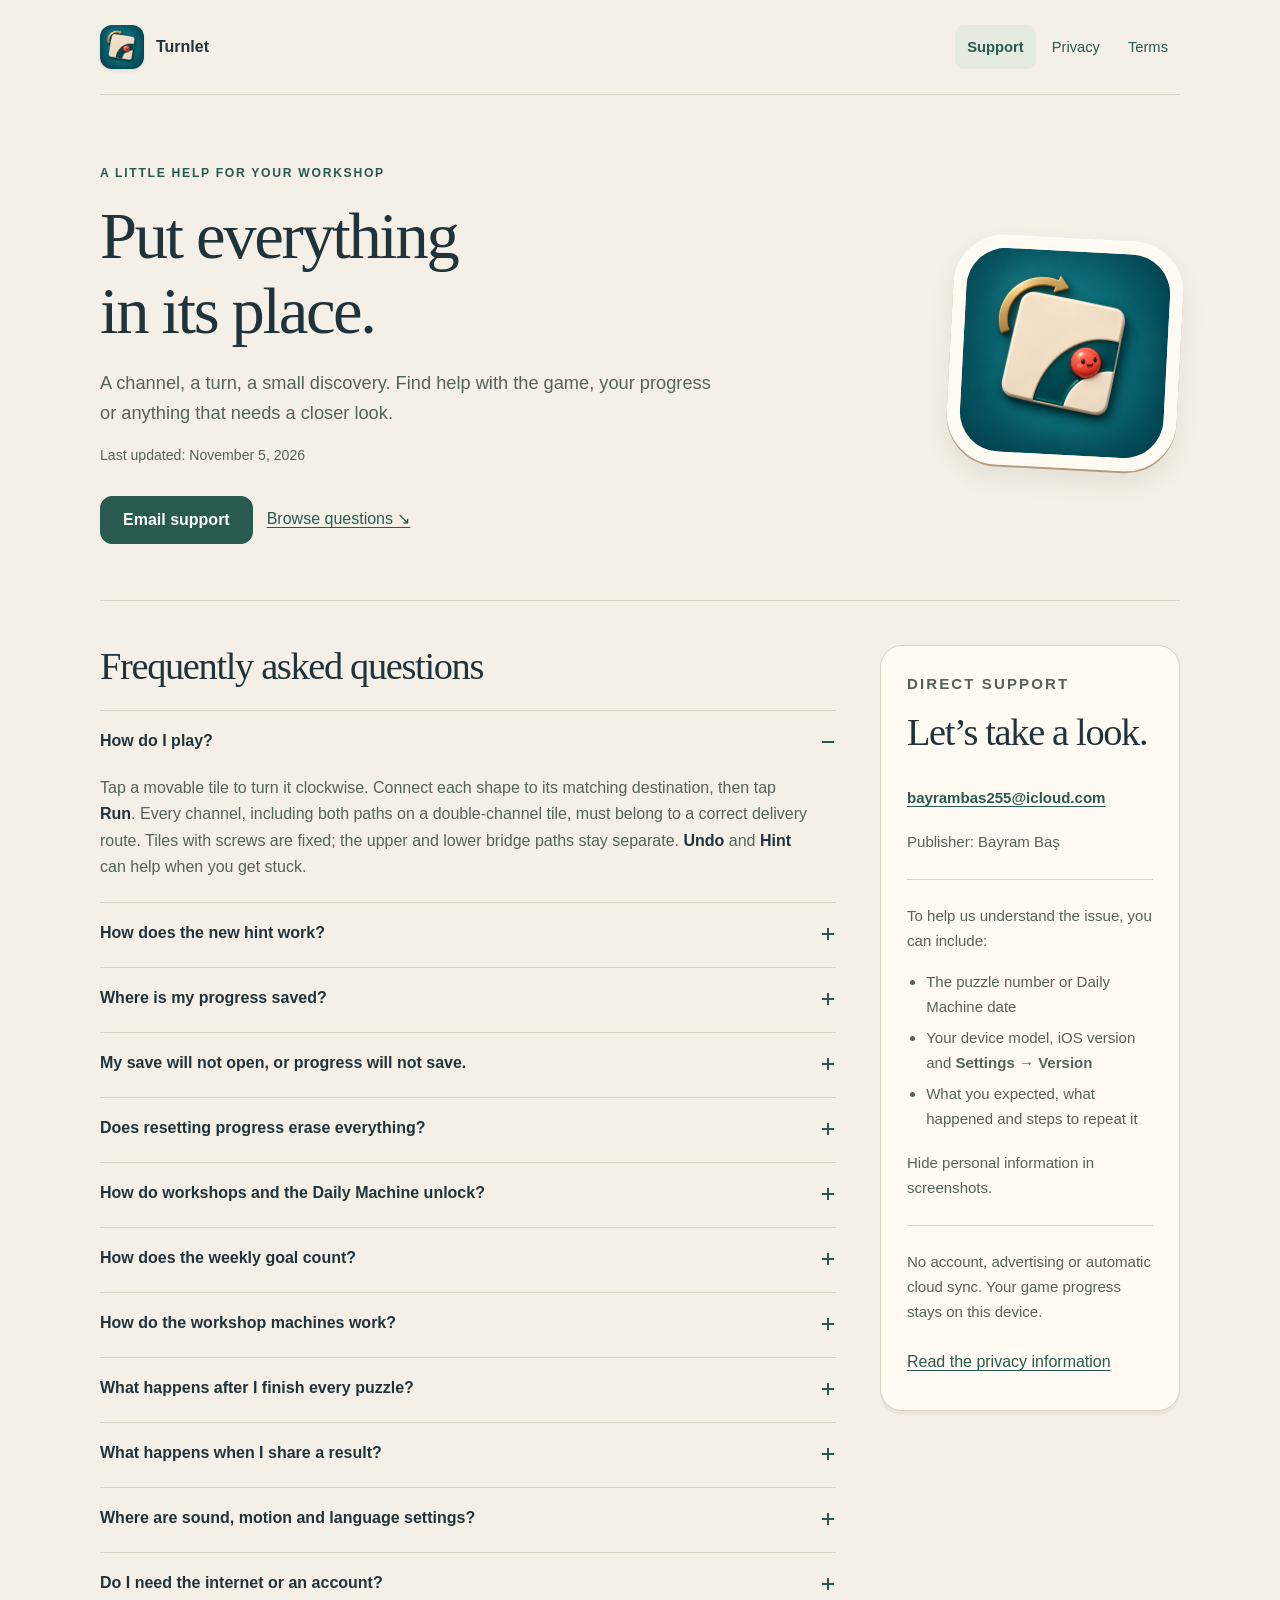
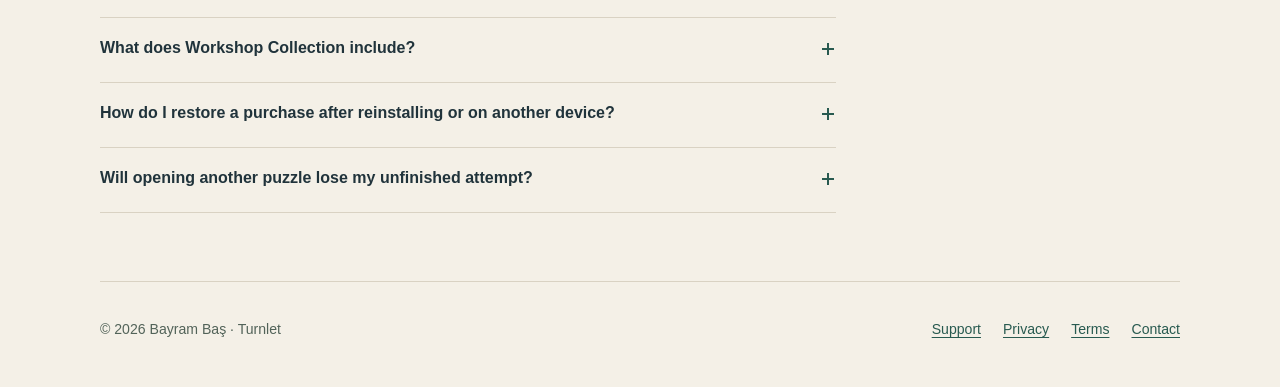
==== commit ab9c0307: "Make the Turnlet site English only and match the November update The support, privacy and terms page" ====
--- a/en/index.html
+++ b/en/index.html
@@ -3,57 +3,19 @@
 <head>
   <meta charset="utf-8">
   <meta name="viewport" content="width=device-width, initial-scale=1">
-  <meta name="description" content="Help with Turnlet, automatic saves and settings. Contact publisher Bayram Baş for support.">
+  <meta name="description" content="The Turnlet support page has moved to a new address.">
   <meta name="theme-color" content="#f4f0e7">
   <meta name="referrer" content="no-referrer">
+  <meta name="robots" content="noindex">
   <meta http-equiv="Content-Security-Policy" content="default-src 'none'; img-src 'self'; style-src 'self'; base-uri 'none'; form-action 'none'">
-  <meta property="og:type" content="website">
-  <meta property="og:title" content="Turnlet — Support">
-  <meta property="og:description" content="Help with Turnlet, automatic saves and settings. Contact publisher Bayram Baş for support.">
-  <meta property="og:locale" content="en_US">
+  <meta http-equiv="refresh" content="0; url=../">
   <title>Turnlet — Support</title>
   <link rel="icon" type="image/png" href="../assets/app-icon.png">
   <link rel="stylesheet" href="../styles.css">
-  <link rel="alternate" hreflang="tr" href="../index.html">
-  <link rel="alternate" hreflang="en" href="index.html">
 </head>
 <body>
-  <a class="skip" href="#content">Skip to content</a>
-  <header class="site-header wrap">
-    <a class="brand" href="index.html"><img src="../assets/app-icon.png" width="44" height="44" alt=""><span>Turnlet</span></a>
-    <div class="header-links"><nav class="page-nav" aria-label="Pages"><a href="index.html" aria-current="page">Support</a><a href="privacy.html">Privacy</a><a href="terms.html">Terms</a></nav><nav class="language-nav" aria-label="Language"><a href="../index.html" lang="tr" hreflang="tr" aria-label="Türkçe">TR</a><a href="index.html" lang="en" hreflang="en" aria-label="English" aria-current="true">EN</a></nav></div>
-  </header>
   <main id="content" class="wrap">
-    <section class="intro" aria-labelledby="page-title">
-      <div><p class="eyebrow">A little help for your workshop</p><h1 id="page-title">Put everything<br>in its place.</h1><p class="lead">A channel, a turn, a small discovery. Find help with the game, your progress or anything that needs a closer look.</p><p class="updated">Last updated: October 13, 2026</p><div class="actions"><a class="button" href="mailto:bayrambas255@icloud.com?subject=Turnlet%20%E2%80%94%20Support">Email support</a><a class="text-action" href="#questions">Browse questions <span aria-hidden="true">&nbsp;↘</span></a></div></div>
-      <div class="intro-art" aria-hidden="true"><img src="../assets/app-icon.png" width="1024" height="1024" alt=""></div>
-    </section>
-    <div class="support-grid">
-      <section id="questions" aria-labelledby="faq-title"><h2 id="faq-title">Frequently asked questions</h2><div class="faq-list">
-        <details open><summary>How do I play?</summary><div class="answer"><p>Tap a movable tile to turn it clockwise. Connect each shape to its matching destination, then tap <strong>Run</strong>. Every channel, including both paths on a double-channel tile, must belong to a correct delivery route. Tiles with screws are fixed; the upper and lower bridge paths stay separate. <strong>Undo</strong> and <strong>Hint</strong> can help when you get stuck.</p></div></details>
-        <details><summary>How does the new hint work?</summary><div class="answer"><p>Tap <strong>Hint</strong> to show a tile that needs changing and its target orientation directly on the board. Turn the marked tile yourself or use <strong>Apply</strong> to set its target orientation. Apply counts as one turn and can be undone. Dismissing the hint or undoing the turn does not remove the record of hint use for this attempt. Requesting a hint on a correctly arranged board does not count as assistance; tap <strong>Run</strong> to check the result.</p><p><strong>Menu → Restart</strong> resets only this attempt’s layout, turns and hint use; completed puzzles are kept.</p></div></details>
-        <details><summary>Where is my progress saved?</summary><div class="answer"><p>Progress and preferences save automatically on the device you play on. The game has no cross-device sync or file transfer option for progress. Operating-system device backups depend on your own settings. On another device, use <strong>Restore purchases</strong> with the Apple Account used to buy the collection; this restores content access, but does not transfer puzzle progress.</p></div></details>
-        <details><summary>My save will not open, or progress will not save.</summary><div class="answer"><p>If a save error appears, choose <strong>Retry save</strong> and keep the app open until saving succeeds. If a save cannot be read or is only partially recovered, a recovery option is offered when a valid previous save is available. Restoring replaces current progress with that earlier save. Keep the app and its data until the problem is resolved. If it continues, email us with the message shown.</p></div></details>
-        <details><summary>Does resetting progress erase everything?</summary><div class="answer"><p><strong>Settings → Reset progress</strong> starts campaign and daily progress, saved attempts and earned collection machines over. Sound, music, haptics, reduced-motion and language preferences are kept; appearance returns to System. The previous save remains in a local recovery file, and your Apple purchase is not removed. This does not erase all data. See the <a href="privacy.html#deletion">privacy page</a> for details.</p></div></details>
-        <details><summary>How do workshops and the Daily Machine unlock?</summary><div class="answer"><p>The first workshop’s 20 puzzles are free. Later workshops require completing 16 of the preceding workshop’s 20 puzzles and owning <strong>Workshop Collection</strong>. Purchasing does not skip this progress requirement or complete puzzles.</p><p><strong>Daily Machine</strong> opens after completing puzzle 10. Today’s machine is free; the 60 distinct machines appear one a day using your device’s local date. A full cycle lets you see them all for free. Workshop Collection gives access to all 60 Daily Library machines without waiting for their day and lets you replay previous days. There is no penalty for missing a day.</p><p>If you do not own Workshop Collection and have finished all 20 free puzzles, Home’s main button first offers today’s unfinished free machine, then your most recent unfinished machine from an earlier day, if available. Once none remain, <strong>Unlock Collection</strong> opens the purchase screen.</p></div></details>
-        <details><summary>How does the weekly goal count?</summary><div class="answer"><p>The goal is to complete three different daily machines dated within the Monday–Sunday week, using your device’s local date. The machine’s date determines its week, so completing a machine from last week today does not add it to this week. Replaying the same dated machine does not increase the count. There is no streak requirement or penalty for missing a day. The goal grants no extra content access or separate reward.</p></div></details>
-        <details><summary>How do I earn the little collection machines?</summary><div class="answer"><p>Complete 10 and 20 different puzzles in each workshop to earn its two miniature machines, for a total of 12 across six workshops. Replaying the same puzzle does not increase this count. Open <strong>My Machines</strong> on Home to see what you have earned. These machines are keepsakes, give no puzzle advantage and are not awarded by purchasing the collection.</p></div></details>
-        <details><summary>What happens after I finish every puzzle?</summary><div class="answer"><p>The campaign finale appears when you have completed all 120 different workshop puzzles. <strong>My Machines</strong> opens your 12 earned machines; <strong>Continue</strong> returns to the completed puzzle’s result. Daily Machine and replaying puzzles you can access remain available. With Reduce motion or VoiceOver enabled, the finale shows its finished picture.</p></div></details>
-        <details><summary>What happens when I share a result?</summary><div class="answer"><p>After completing a daily machine, <strong>Menu → Share result</strong> sends a short text containing its date, completion and hint-use status to the iOS share menu. You choose the app or recipient. Nothing is posted automatically, and this is not an online leaderboard.</p></div></details>
-        <details><summary>Where are sound, motion and language settings?</summary><div class="answer"><p><strong>Settings</strong> contains <strong>Sound effects</strong>, <strong>Music</strong> and <strong>Haptics</strong>. The game respects silent mode. The same page also offers <strong>Reduce motion</strong>, <strong>Appearance</strong> and <strong>Language</strong>. Choose from 17 languages or follow your system preference.</p></div></details>
-        <details><summary>Do I need the internet or an account?</summary><div class="answer"><p>No game account is needed. Free puzzles and purchased content whose access has already been verified can be played offline. Buying Workshop Collection or restoring purchases requires a connection to Apple’s services. There are no ads, subscriptions or analytics SDK. Opening this website, sending email or sharing a result through an online service may also require a connection.</p></div></details>
-        <details><summary>What does Workshop Collection include?</summary><div class="answer"><p><strong>Workshop Collection</strong> is an optional one-time purchase that provides access to 100 additional puzzles across the remaining five workshops and all 60 Daily Library machines without the daily wait. The 16-of-20 progress requirement still applies to workshops, and daily play still requires completing puzzle 10. Choose <strong>Settings → Explore the Collection</strong> to open the purchase screen and see Apple’s current localized price. Home’s <strong>Unlock Collection</strong> also opens this offer. It is not a subscription. Hints, undo and accessibility stay free; collection machines are earned through play.</p></div></details>
-        <details><summary>How do I restore a purchase after reinstalling or on another device?</summary><div class="answer"><p>Use the Apple Account that made the purchase, then choose <strong>Settings → Restore purchases</strong>. Check your internet connection. This restores purchase access. Puzzle progress stays on the device you play on and does not transfer through purchase restoration. A purchase awaiting approval does not unlock content until Apple approves it. The game remembers a pending request after reopening; use the purchase screen’s explicit option to send the request again if needed. If an error continues, send us the message shown, without card details or account passwords.</p><p>Apple evaluates refund requests. See <a href="https://support.apple.com/en-us/118223">Apple’s refund information</a>. A refunded purchase may remove access to paid content; puzzle saves are kept separately.</p></div></details>
-        <details><summary>Will opening another puzzle lose my unfinished attempt?</summary><div class="answer"><p>When you switch campaign puzzles, the previous attempt is saved with its puzzle and survives reopening the app. Select that puzzle again to continue; a paid puzzle still requires verified purchase access.</p><p>Unfinished daily machines you started for free can be continued after the date changes while their saves remain on this device. The Daily Machine screen shows earlier unfinished attempts. Up to 60 unfinished daily attempts are kept alongside your open daily machine; when full, an older attempt makes room for a new one. Replaying a completed past day requires Daily Library access. If a save error appears, retry the save first.</p></div></details>
-      </div></section>
-      <aside class="contact-card" aria-labelledby="contact-title">
-        <p class="eyebrow">Direct support</p><h2 id="contact-title">Let’s take a look.</h2>
-        <a class="email" href="mailto:bayrambas255@icloud.com?subject=Turnlet%20%E2%80%94%20Support">bayrambas255@icloud.com</a><p>Publisher: Bayram Baş</p>
-        <hr class="card-divider"><p>To help us understand the issue, you can include:</p><ul><li>The puzzle number or Daily Machine date</li><li>Your device model, iOS version and <strong>Settings → Version</strong></li><li>What you expected, what happened and steps to repeat it</li></ul><p>Hide personal information in screenshots.</p>
-        <hr class="card-divider"><p>No account, advertising or automatic cloud sync. Your game progress stays on this device.</p><a class="text-action" href="privacy.html">Read the privacy information</a>
-      </aside>
-    </div>
+    <header class="privacy-intro"><p class="eyebrow">Turnlet</p><h1>This page has moved.</h1><p class="lead">Continue to the <a href="../">Turnlet support page</a>.</p></header>
   </main>
-  <footer class="site-footer wrap"><p>© 2026 Bayram Baş · Turnlet</p><nav aria-label="Footer"><a href="index.html">Support</a><a href="privacy.html">Privacy</a><a href="terms.html">Terms</a><a href="mailto:bayrambas255@icloud.com?subject=Turnlet%20%E2%80%94%20Support">Contact</a></nav></footer>
 </body>
 </html>
--- a/styles.css
+++ b/styles.css
@@ -28,12 +28,10 @@
 .site-header { display: flex; align-items: center; justify-content: space-between; gap: 1rem; padding-block: 25px; border-bottom: 1px solid var(--line); }
 .brand { display: flex; align-items: center; gap: 12px; min-height: 44px; font-weight: 700; text-decoration: none; color: var(--ink); }
 .brand img { width: 44px; height: 44px; border-radius: 12px; box-shadow: 0 2px 3px #38291519; }
-.header-links, .page-nav, .language-nav { display: flex; align-items: center; flex-wrap: wrap; gap: 4px; }
+.header-links, .page-nav { display: flex; align-items: center; flex-wrap: wrap; gap: 4px; }
 .header-links { gap: 18px; }
-.page-nav a, .language-nav a { display: inline-flex; min-height: 44px; min-width: 44px; align-items: center; justify-content: center; padding: 8px 12px; border-radius: 9px; text-decoration: none; font-size: .92rem; }
+.page-nav a { display: inline-flex; min-height: 44px; min-width: 44px; align-items: center; justify-content: center; padding: 8px 12px; border-radius: 9px; text-decoration: none; font-size: .92rem; }
 .page-nav a[aria-current="page"] { background: var(--soft); font-weight: 650; }
-.language-nav { border-left: 1px solid var(--line); padding-left: 12px; }
-.language-nav a[aria-current="true"] { color: var(--ink); font-weight: 750; text-decoration: underline; }
 .intro { display: grid; grid-template-columns: minmax(0, 1fr) 230px; align-items: center; gap: 50px; padding: 68px 0 56px; }
 .eyebrow { color: var(--forest); font-size: .76rem; letter-spacing: .14em; text-transform: uppercase; font-weight: 750; }
 .lead { max-width: 620px; color: var(--muted); font-size: 1.14rem; line-height: 1.65; }
@@ -92,8 +90,7 @@
 @media (max-width: 560px) {
   .site-header { align-items: flex-start; flex-direction: column; gap: 12px; padding-block: 18px; }
   .header-links { width: 100%; justify-content: space-between; gap: 8px; }
-  .page-nav a, .language-nav a { padding-inline: 10px; }
-  .language-nav { padding-left: 8px; }
+  .page-nav a { padding-inline: 10px; }
   .intro { position: relative; grid-template-columns: minmax(0, 1fr); gap: 0; padding-top: 34px; }
   .intro-art { width: 94px; position: absolute; right: 3px; top: 27px; border-radius: 24px; padding: 5px; }
   .intro-art img { border-radius: 19px; }
